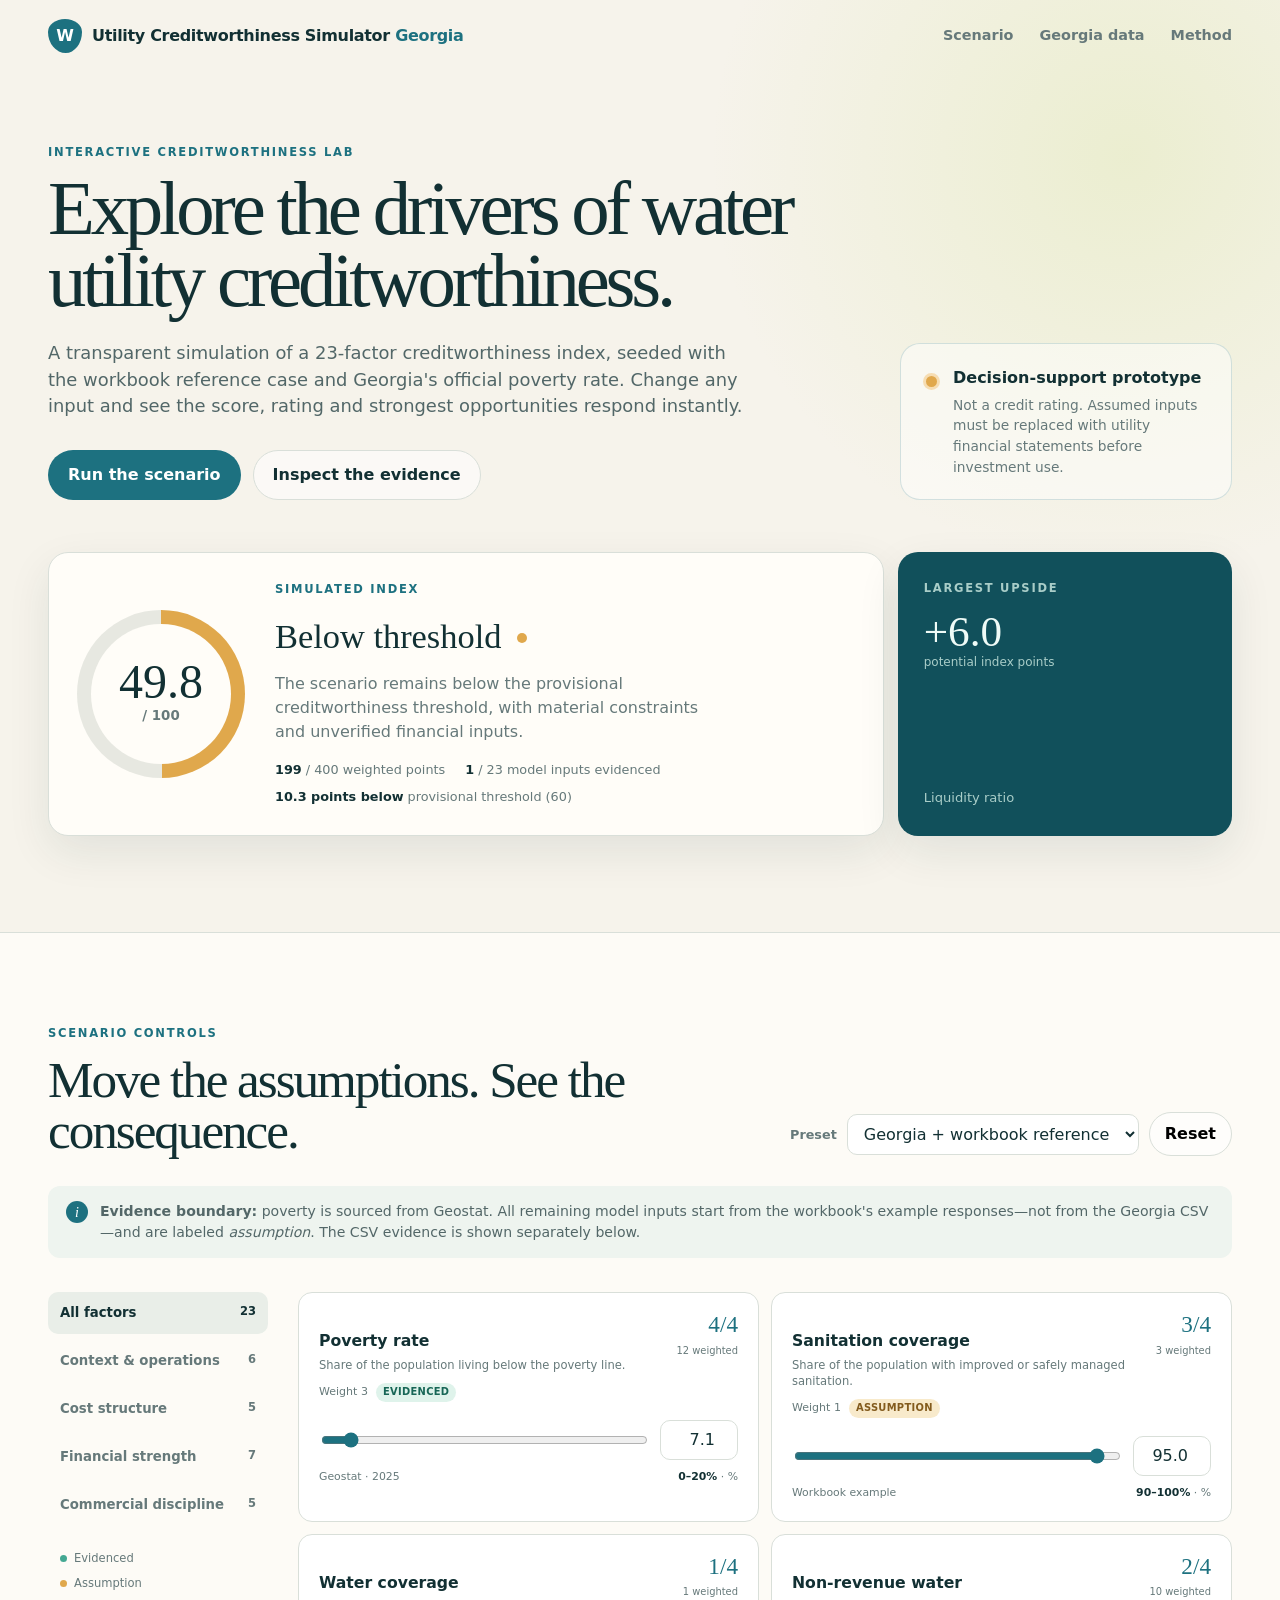
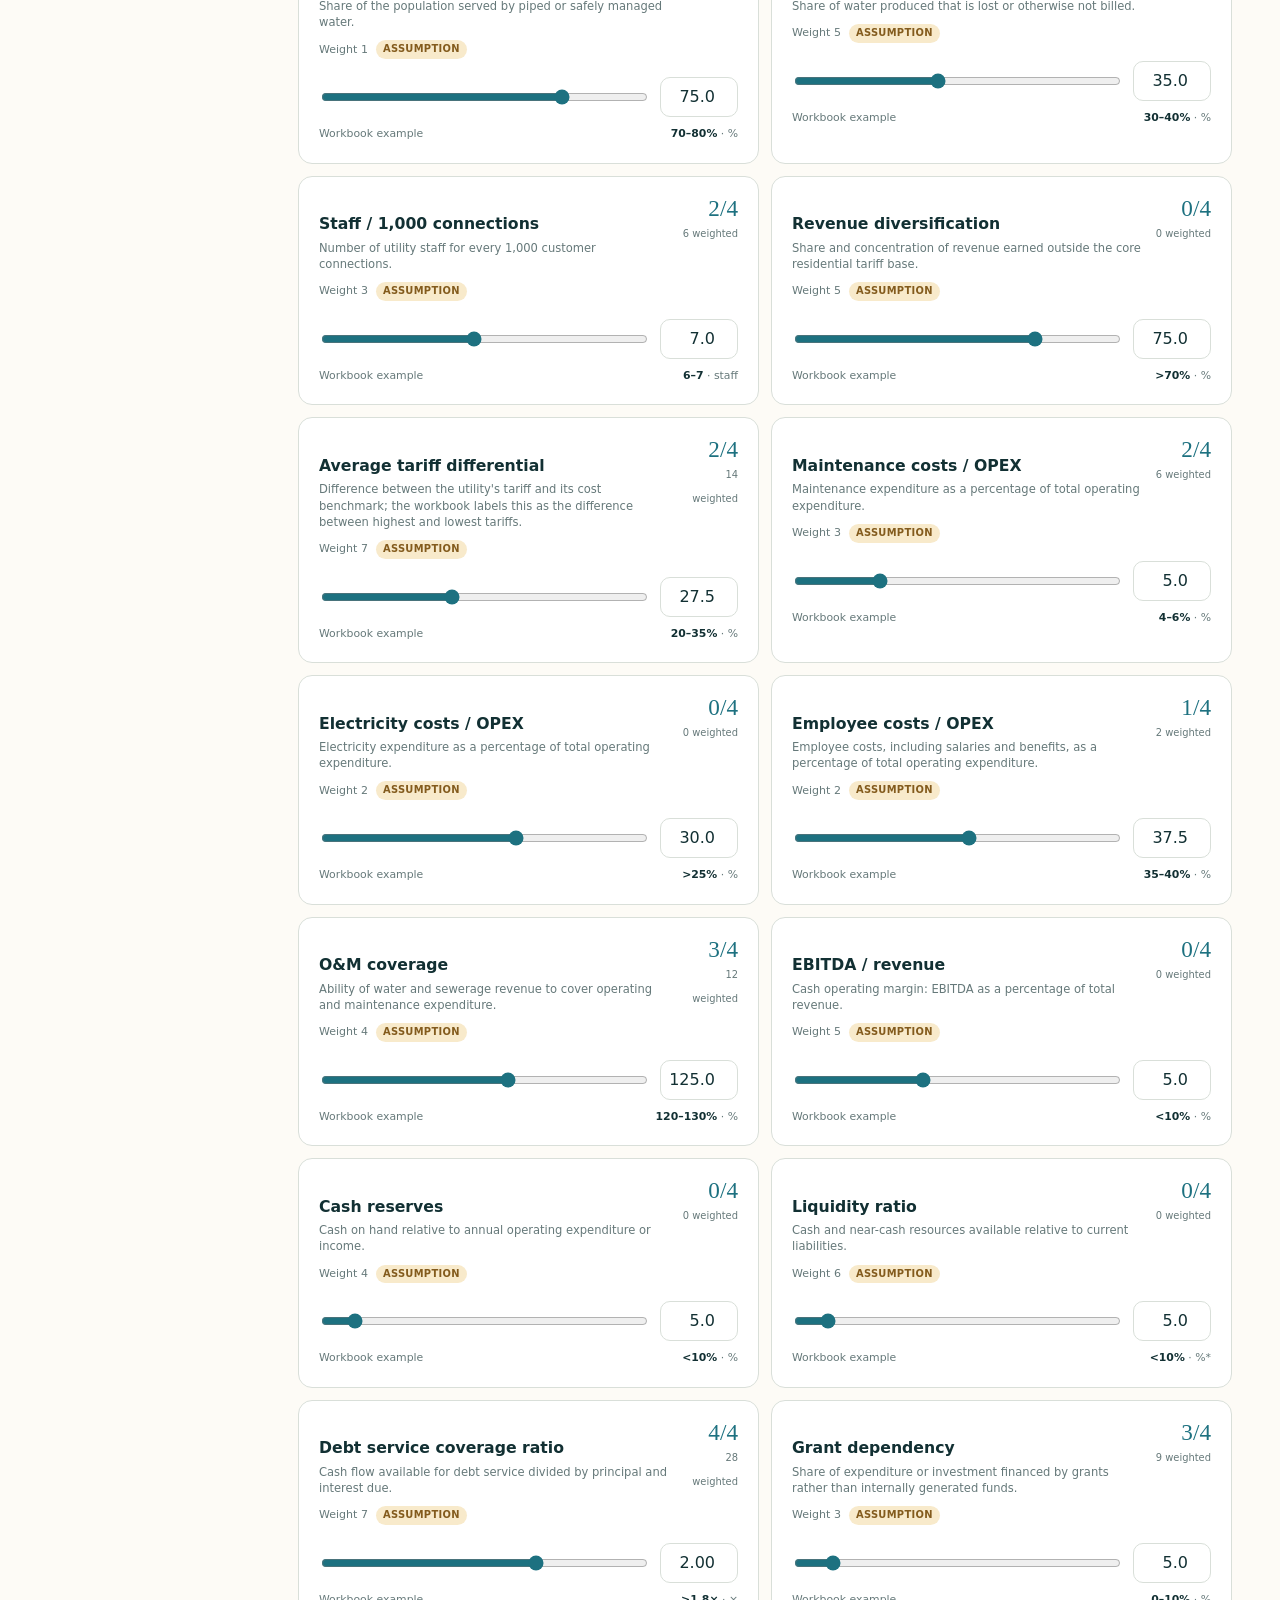
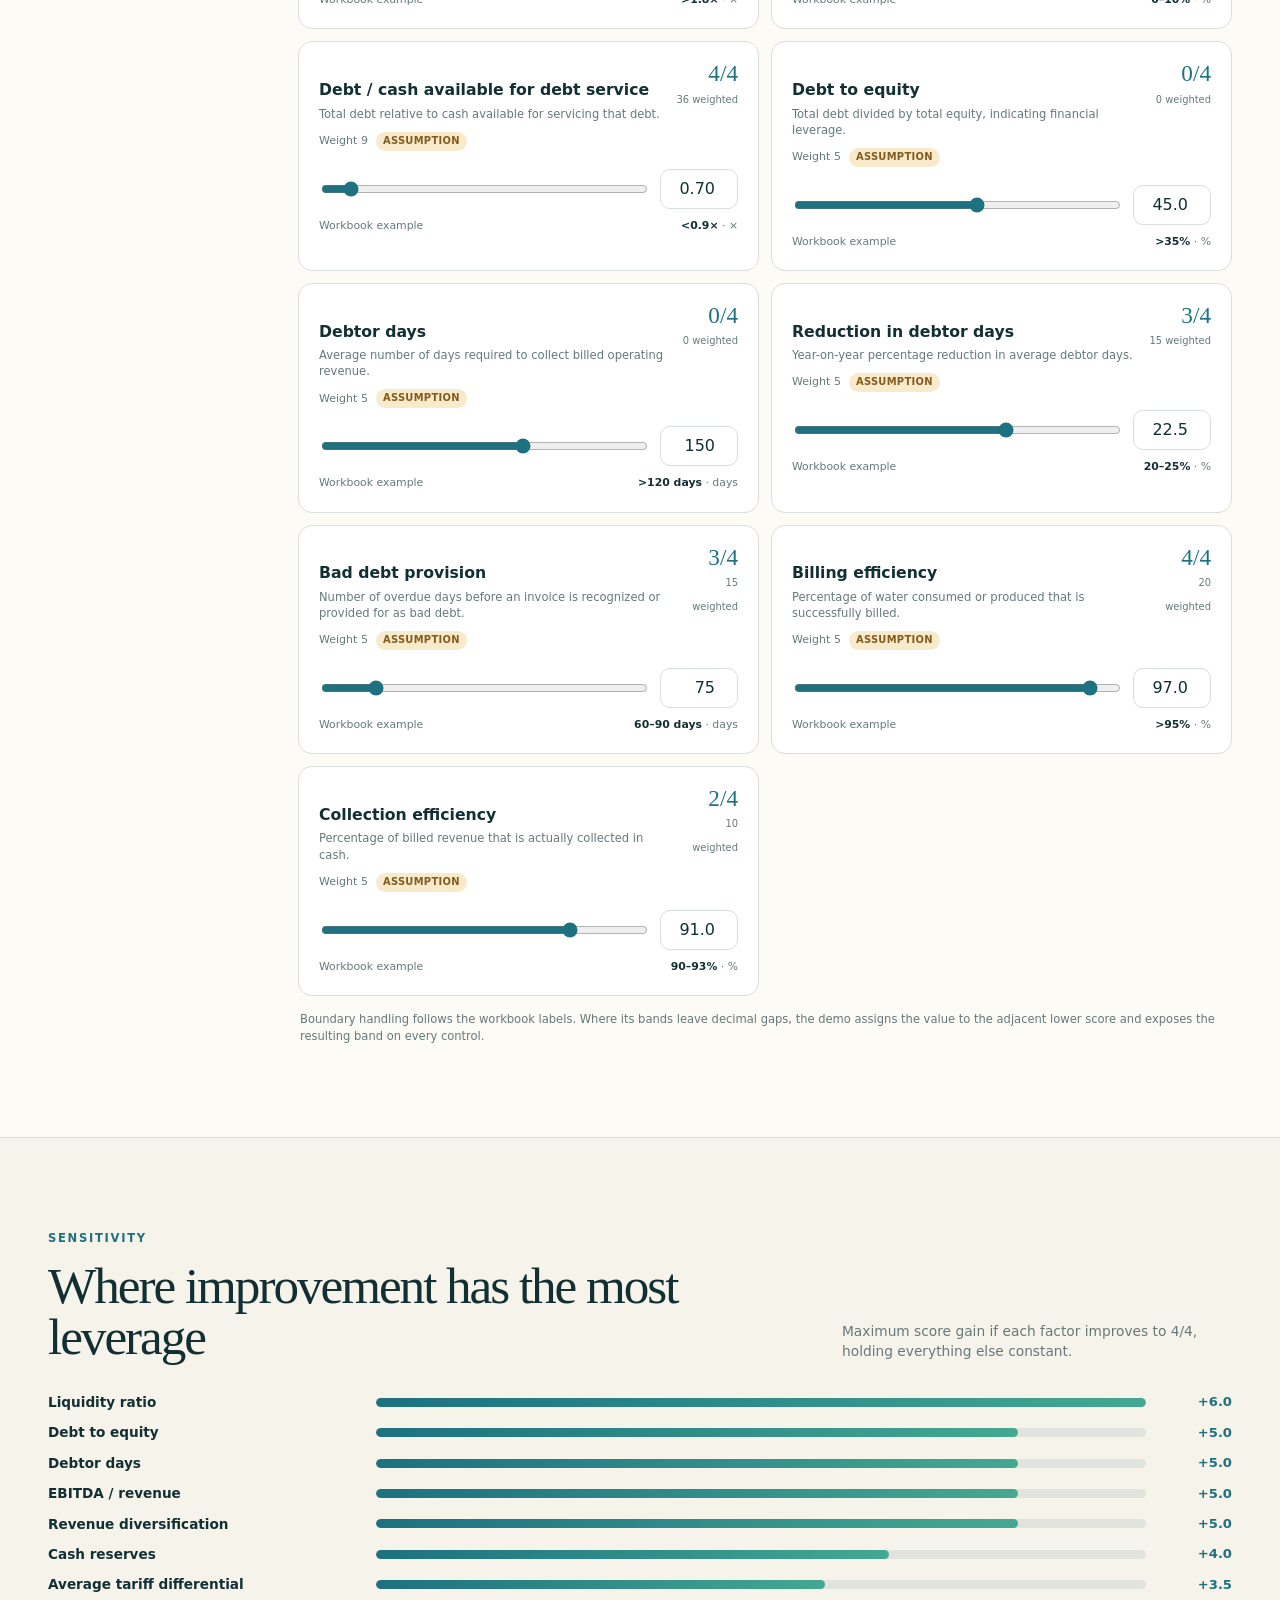
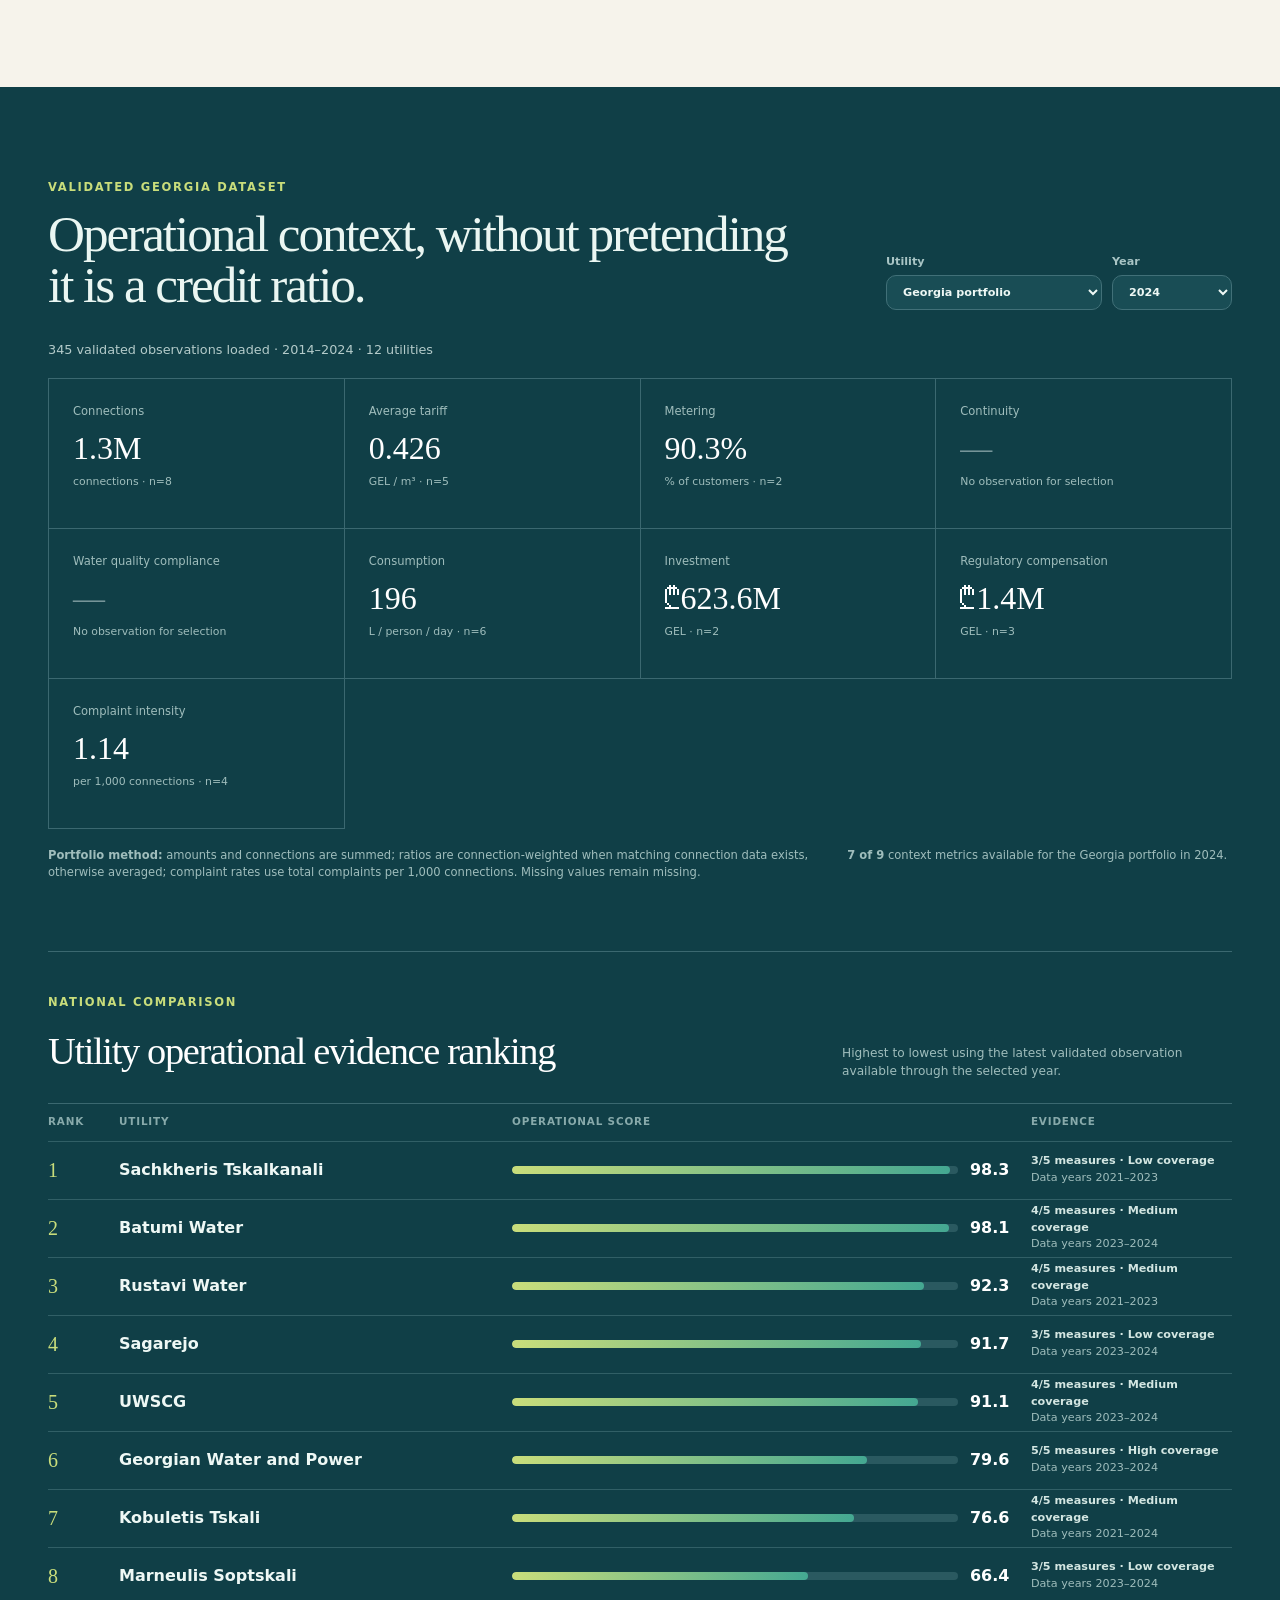
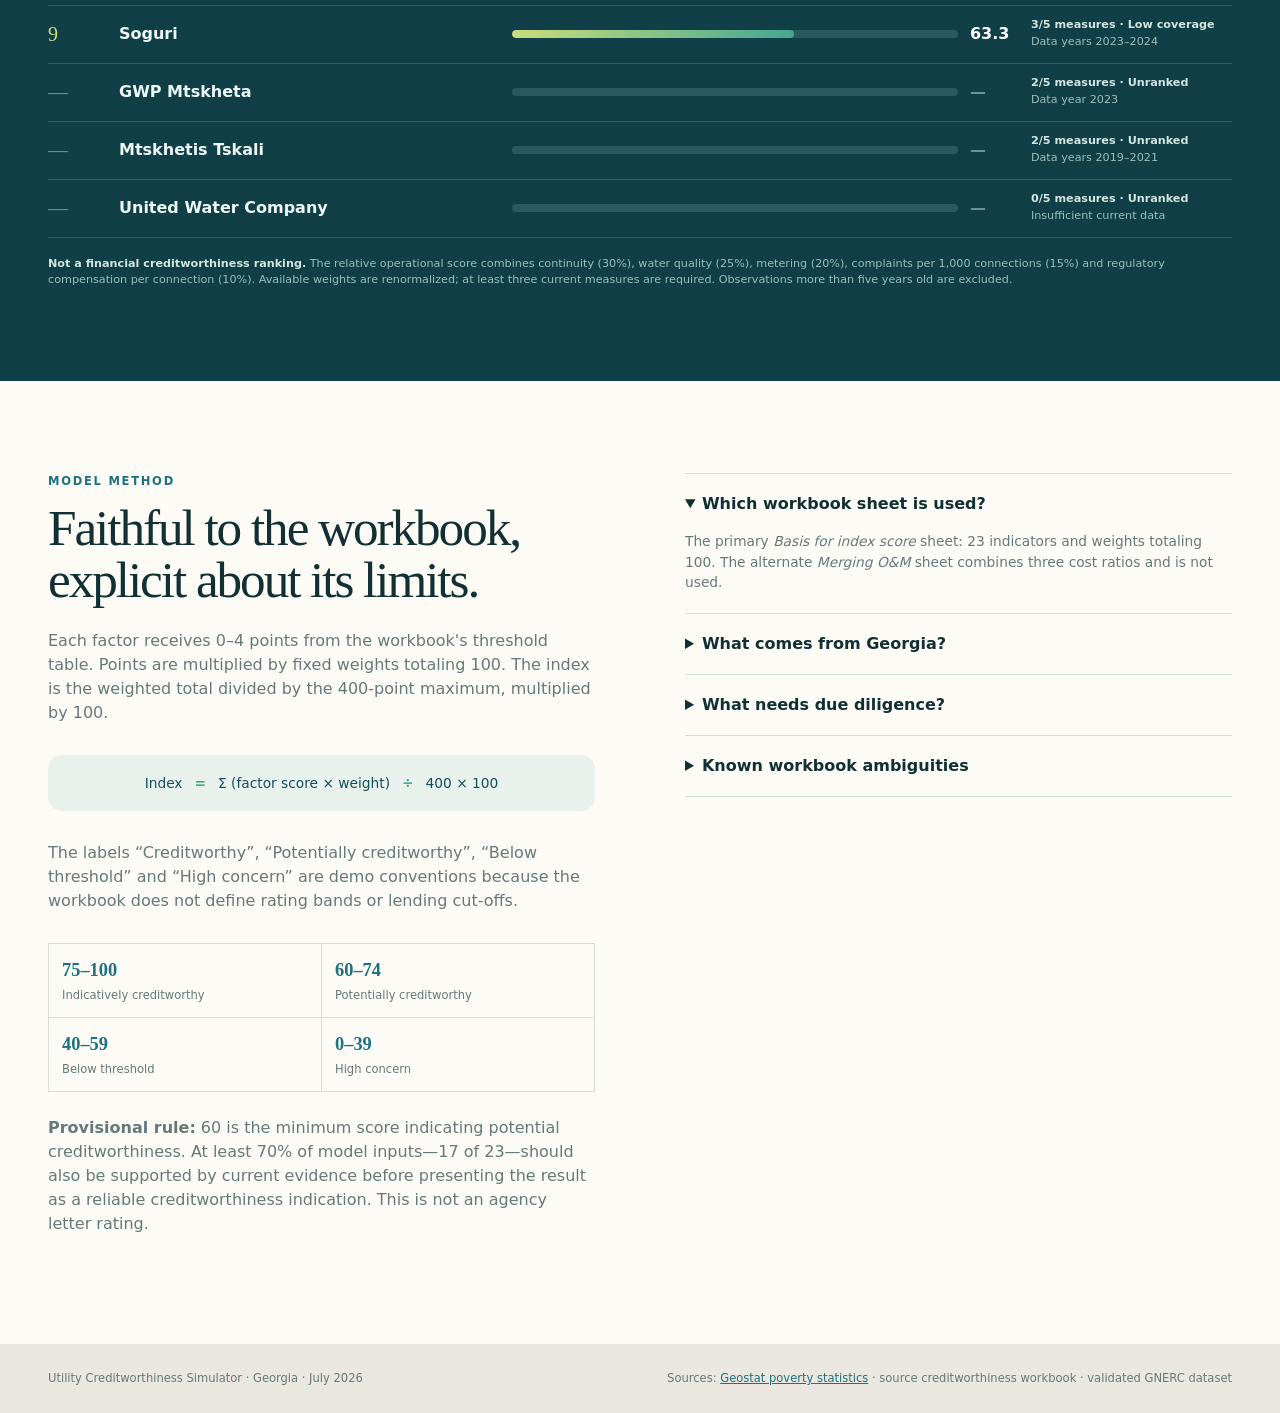
==== index.html @ 92b44fe2 "Build Georgia utility creditworthiness simulator" ====
<!doctype html>
<html lang="en">
<head>
  <meta charset="utf-8">
  <meta name="viewport" content="width=device-width, initial-scale=1">
  <meta name="description" content="Interactive Georgia utility creditworthiness scenario simulator based on a 23-factor workbook model.">
  <title>Utility Creditworthiness Simulator · Georgia</title>
  <link rel="stylesheet" href="styles.css">
</head>
<body>
  <header class="topbar">
    <a class="brand" href="#top" aria-label="Utility Creditworthiness Simulator home">
      <span class="brand-mark" aria-hidden="true">W</span>
      <span>Utility Creditworthiness Simulator <em>Georgia</em></span>
    </a>
    <nav aria-label="Page sections">
      <a href="#scenario">Scenario</a>
      <a href="#evidence">Georgia data</a>
      <a href="#method">Method</a>
    </nav>
  </header>

  <main id="top">
    <section class="hero">
      <div class="hero-copy">
        <p class="eyebrow">Interactive creditworthiness lab</p>
        <h1>Explore the drivers of water utility creditworthiness.</h1>
        <p class="lede">A transparent simulation of a 23-factor creditworthiness index, seeded with the workbook reference case and Georgia's official poverty rate. Change any input and see the score, rating and strongest opportunities respond instantly.</p>
        <div class="hero-actions">
          <a class="button primary" href="#scenario">Run the scenario</a>
          <a class="button ghost" href="#evidence">Inspect the evidence</a>
        </div>
      </div>
      <aside class="hero-note" aria-label="Model status">
        <span class="status-dot"></span>
        <div>
          <strong>Decision-support prototype</strong>
          <p>Not a credit rating. Assumed inputs must be replaced with utility financial statements before investment use.</p>
        </div>
      </aside>
    </section>

    <section class="score-shell" aria-labelledby="score-heading">
      <div class="score-card">
        <div class="score-ring" id="scoreRing" role="img" aria-label="Creditworthiness score">
          <div>
            <span id="scoreValue">49.8</span>
            <small>/ 100</small>
          </div>
        </div>
        <div class="score-copy">
          <p class="eyebrow">Simulated index</p>
          <h2 id="score-heading"><span id="ratingLabel">Watch</span> <span class="rating-dot" id="ratingDot"></span></h2>
          <p id="scoreNarrative">The scenario shows material credit constraints, with several high-weight financial inputs still unverified.</p>
          <div class="score-meta">
            <span><b id="weightedPoints">199</b> / 400 weighted points</span>
            <span><b id="verifiedCount">1</b> / 23 model inputs evidenced</span>
            <span><b id="thresholdStatus">10.3 points below</b> provisional threshold (60)</span>
          </div>
        </div>
      </div>
      <div class="delta-card accent">
        <p class="eyebrow">Largest upside</p>
        <strong id="upsideValue">+6.0</strong>
        <span>potential index points</span>
        <p id="upsideLabel">Liquidity ratio</p>
      </div>
    </section>

    <section class="scenario-section" id="scenario">
      <div class="section-heading">
        <div>
          <p class="eyebrow">Scenario controls</p>
          <h2>Move the assumptions. See the consequence.</h2>
        </div>
        <div class="scenario-actions">
          <label class="preset-label" for="presetSelect">Preset</label>
          <select id="presetSelect">
            <option value="georgia">Georgia + workbook reference</option>
            <option value="workbook">Original workbook reference</option>
            <option value="upside">Illustrative improvement case</option>
            <option value="stress">Illustrative stress case</option>
          </select>
          <button class="button compact ghost" id="resetButton" type="button">Reset</button>
        </div>
      </div>

      <div class="notice">
        <span aria-hidden="true">i</span>
        <p><strong>Evidence boundary:</strong> poverty is sourced from Geostat. All remaining model inputs start from the workbook's example responses—not from the Georgia CSV—and are labeled <em>assumption</em>. The CSV evidence is shown separately below.</p>
      </div>

      <div class="simulator-layout">
        <aside class="category-nav" aria-label="Indicator groups">
          <button class="category-tab active" data-filter="all" type="button"><span>All factors</span><b>23</b></button>
          <button class="category-tab" data-filter="context" type="button"><span>Context & operations</span><b>6</b></button>
          <button class="category-tab" data-filter="costs" type="button"><span>Cost structure</span><b>5</b></button>
          <button class="category-tab" data-filter="financial" type="button"><span>Financial strength</span><b>7</b></button>
          <button class="category-tab" data-filter="commercial" type="button"><span>Commercial discipline</span><b>5</b></button>
          <div class="legend">
            <span><i class="source-dot evidenced"></i>Evidenced</span>
            <span><i class="source-dot assumed"></i>Assumption</span>
          </div>
        </aside>

        <div>
          <div class="factor-grid" id="factorGrid"></div>
          <p class="range-note">Boundary handling follows the workbook labels. Where its bands leave decimal gaps, the demo assigns the value to the adjacent lower score and exposes the resulting band on every control.</p>
        </div>
      </div>
    </section>

    <section class="impact-section">
      <div class="section-heading compact-heading">
        <div>
          <p class="eyebrow">Sensitivity</p>
          <h2>Where improvement has the most leverage</h2>
        </div>
        <p>Maximum score gain if each factor improves to 4/4, holding everything else constant.</p>
      </div>
      <div class="impact-list" id="impactList"></div>
    </section>

    <section class="evidence-section" id="evidence">
      <div class="section-heading">
        <div>
          <p class="eyebrow">Validated Georgia dataset</p>
          <h2>Operational context, without pretending it is a credit ratio.</h2>
        </div>
        <div class="evidence-controls">
          <label>Utility
            <select id="utilitySelect"><option value="ALL">Georgia portfolio</option></select>
          </label>
          <label>Year
            <select id="yearSelect"></select>
          </label>
        </div>
      </div>

      <div class="data-status" id="dataStatus" role="status">Loading georgia_validated_data.csv…</div>
      <div class="metric-grid" id="metricGrid"></div>
      <div class="evidence-foot">
        <p><strong>Portfolio method:</strong> amounts and connections are summed; ratios are connection-weighted when matching connection data exists, otherwise averaged; complaint rates use total complaints per 1,000 connections. Missing values remain missing.</p>
        <p id="evidenceCoverage"></p>
      </div>

      <div class="ranking-block" aria-labelledby="rankingHeading">
        <div class="ranking-heading">
          <div>
            <p class="eyebrow">National comparison</p>
            <h3 id="rankingHeading">Utility operational evidence ranking</h3>
          </div>
          <p>Highest to lowest using the latest validated observation available through the selected year.</p>
        </div>
        <div class="ranking-table" role="table" aria-label="Georgia utility operational ranking">
          <div class="ranking-row ranking-header" role="row">
            <span role="columnheader">Rank</span>
            <span role="columnheader">Utility</span>
            <span role="columnheader">Operational score</span>
            <span role="columnheader">Evidence</span>
          </div>
          <div id="rankingBody"></div>
        </div>
        <p class="ranking-note"><strong>Not a financial creditworthiness ranking.</strong> The relative operational score combines continuity (30%), water quality (25%), metering (20%), complaints per 1,000 connections (15%) and regulatory compensation per connection (10%). Available weights are renormalized; at least three current measures are required. Observations more than five years old are excluded.</p>
      </div>
    </section>

    <section class="method-section" id="method">
      <div class="method-copy">
        <p class="eyebrow">Model method</p>
        <h2>Faithful to the workbook, explicit about its limits.</h2>
        <p>Each factor receives 0–4 points from the workbook's threshold table. Points are multiplied by fixed weights totaling 100. The index is the weighted total divided by the 400-point maximum, multiplied by 100.</p>
        <div class="formula"><span>Index</span><b>=</b><span>Σ (factor score × weight)</span><b>÷</b><span>400 × 100</span></div>
        <p>The labels “Creditworthy”, “Potentially creditworthy”, “Below threshold” and “High concern” are demo conventions because the workbook does not define rating bands or lending cut-offs.</p>
        <div class="threshold-scale" aria-label="Provisional score interpretation">
          <div><b>75–100</b><span>Indicatively creditworthy</span></div>
          <div><b>60–74</b><span>Potentially creditworthy</span></div>
          <div><b>40–59</b><span>Below threshold</span></div>
          <div><b>0–39</b><span>High concern</span></div>
        </div>
        <p><strong>Provisional rule:</strong> 60 is the minimum score indicating potential creditworthiness. At least 70% of model inputs—17 of 23—should also be supported by current evidence before presenting the result as a reliable creditworthiness indication. This is not an agency letter rating.</p>
      </div>
      <div class="method-details">
        <details open>
          <summary>Which workbook sheet is used?</summary>
          <p>The primary <em>Basis for index score</em> sheet: 23 indicators and weights totaling 100. The alternate <em>Merging O&amp;M</em> sheet combines three cost ratios and is not used.</p>
        </details>
        <details>
          <summary>What comes from Georgia?</summary>
          <p>The model uses Geostat's 2025 absolute poverty rate of 7.1%. The evidence explorer reads all 345 validated CSV observations across 2014–2024.</p>
        </details>
        <details>
          <summary>What needs due diligence?</summary>
          <p>Twenty-two model inputs need Georgia utility evidence: audited accounts, billing and collection ledgers, debt schedules, staffing, production volumes, service coverage, and tariff-to-cost data.</p>
        </details>
        <details>
          <summary>Known workbook ambiguities</summary>
          <p>The live factor formula produces 49.0 for the workbook example, while a separate static cell reports 48.5. Several bands also meet at the same boundary, the staff table omits 5 staff/1,000 connections, and liquidity is scored with EBITDA-style percentage bands despite being defined as a ratio. The demo uses the reproducible 49.0 result and documents deterministic boundary rules in the source code.</p>
        </details>
      </div>
    </section>
  </main>

  <footer>
    <p>Utility Creditworthiness Simulator · Georgia · July 2026</p>
    <p>Sources: <a href="https://www.geostat.ge/en/modules/categories/192/living-conditions" target="_blank" rel="noreferrer">Geostat poverty statistics</a> · source creditworthiness workbook · validated GNERC dataset</p>
  </footer>

  <script src="app.js"></script>
</body>
</html>
---- styles.css ----
:root {
  --ink: #123033;
  --muted: #66797a;
  --paper: #f6f3eb;
  --card: #fffdf8;
  --line: #d9dfd9;
  --blue: #1d7180;
  --blue-dark: #11505b;
  --teal: #44a892;
  --lime: #c9dd7b;
  --amber: #e0a84c;
  --red: #bc624e;
  --shadow: 0 16px 44px rgba(22, 54, 56, 0.09);
  --radius: 20px;
}

* { box-sizing: border-box; }
html { scroll-behavior: smooth; }
body {
  margin: 0;
  color: var(--ink);
  background:
    radial-gradient(circle at 88% 2%, rgba(201, 221, 123, 0.24), transparent 26rem),
    var(--paper);
  font-family: Inter, ui-sans-serif, system-ui, -apple-system, BlinkMacSystemFont, "Segoe UI", sans-serif;
  line-height: 1.5;
}
button, select, input { font: inherit; }
a { color: inherit; }

.topbar {
  height: 72px;
  max-width: 1240px;
  margin: auto;
  padding: 0 28px;
  display: flex;
  align-items: center;
  justify-content: space-between;
}
.brand { display: flex; align-items: center; gap: 10px; text-decoration: none; font-weight: 800; letter-spacing: -0.02em; }
.brand em { color: var(--blue); font-style: normal; font-weight: 600; }
.brand-mark { width: 34px; height: 34px; display: grid; place-items: center; color: white; background: var(--blue); border-radius: 50% 50% 48% 52% / 38% 38% 62% 62%; }
nav { display: flex; gap: 26px; }
nav a { color: var(--muted); text-decoration: none; font-size: 0.9rem; font-weight: 650; }
nav a:hover { color: var(--blue); }

main { overflow: hidden; }
.hero {
  max-width: 1184px;
  min-height: 470px;
  margin: 0 auto;
  padding: 72px 0 52px;
  display: grid;
  grid-template-columns: minmax(0, 780px) minmax(260px, 1fr);
  align-items: end;
  gap: 72px;
}
.eyebrow { margin: 0 0 12px; color: var(--blue); font-size: 0.72rem; font-weight: 850; letter-spacing: 0.15em; text-transform: uppercase; }
h1, h2, p { margin-top: 0; }
h1 { max-width: 780px; margin-bottom: 22px; font-family: Georgia, "Times New Roman", serif; font-size: clamp(3.2rem, 6vw, 5.75rem); font-weight: 400; letter-spacing: -0.055em; line-height: 0.94; }
.lede { max-width: 700px; color: #526768; font-size: 1.12rem; }
.hero-actions { display: flex; gap: 12px; margin-top: 30px; }
.button { border: 1px solid transparent; border-radius: 999px; padding: 12px 19px; cursor: pointer; text-decoration: none; font-weight: 750; transition: transform 160ms ease, background 160ms ease; }
.button:hover { transform: translateY(-1px); }
.button.primary { color: white; background: var(--blue); }
.button.primary:hover { background: var(--blue-dark); }
.button.ghost { border-color: var(--line); background: rgba(255,255,255,0.55); }
.button.compact { padding: 9px 15px; }
.hero-note { display: flex; gap: 13px; padding: 22px; border: 1px solid rgba(29,113,128,0.18); background: rgba(255,255,255,0.48); border-radius: var(--radius); }
.hero-note p { margin: 5px 0 0; color: var(--muted); font-size: 0.86rem; }
.status-dot { flex: 0 0 auto; width: 11px; height: 11px; margin-top: 7px; background: var(--amber); border: 3px solid #f6ddb2; border-radius: 50%; box-sizing: content-box; }

.score-shell {
  max-width: 1184px;
  margin: 0 auto 96px;
  display: grid;
  grid-template-columns: 2fr 0.8fr;
  gap: 14px;
}
.score-card, .delta-card { min-height: 238px; background: var(--card); border: 1px solid var(--line); border-radius: var(--radius); box-shadow: var(--shadow); }
.score-card { padding: 28px; display: flex; align-items: center; gap: 30px; }
.score-ring { --score: 49.75; --ring-color: var(--amber); width: 168px; height: 168px; flex: 0 0 auto; display: grid; place-items: center; border-radius: 50%; background: conic-gradient(var(--ring-color) calc(var(--score) * 1%), #e7e8e1 0); position: relative; }
.score-ring::before { content: ""; position: absolute; inset: 14px; background: var(--card); border-radius: 50%; }
.score-ring div { position: relative; text-align: center; }
.score-ring span { display: block; font-family: Georgia, serif; font-size: 3rem; line-height: 0.9; }
.score-ring small { color: var(--muted); font-weight: 700; }
.score-copy h2 { margin-bottom: 10px; font-family: Georgia, serif; font-size: 2.15rem; font-weight: 400; }
.score-copy > p:not(.eyebrow) { max-width: 430px; color: var(--muted); }
.rating-dot { display: inline-block; width: 10px; height: 10px; margin: 0 0 5px 7px; background: var(--amber); border-radius: 50%; }
.score-meta { display: flex; flex-wrap: wrap; gap: 8px 20px; color: var(--muted); font-size: 0.8rem; }
.score-meta b { color: var(--ink); }
.delta-card { padding: 27px 25px; display: flex; flex-direction: column; }
.delta-card strong { font-family: Georgia, serif; font-size: 2.7rem; font-weight: 400; line-height: 1; }
.delta-card > span { color: var(--muted); font-size: 0.75rem; }
.delta-card > p:last-child { margin: auto 0 0; color: var(--muted); font-size: 0.82rem; }
.delta-card.accent { color: #effbf7; background: var(--blue-dark); border-color: transparent; }
.delta-card.accent .eyebrow, .delta-card.accent > span, .delta-card.accent > p:last-child { color: #a9cdc8; }

.scenario-section, .impact-section, .evidence-section, .method-section { padding: 92px max(28px, calc((100vw - 1184px) / 2)); }
.scenario-section { background: #fdfbf6; border-top: 1px solid var(--line); border-bottom: 1px solid var(--line); }
.section-heading { margin-bottom: 30px; display: flex; align-items: end; justify-content: space-between; gap: 28px; }
.section-heading h2, .method-copy h2 { margin-bottom: 0; max-width: 720px; font-family: Georgia, serif; font-size: clamp(2.3rem, 4vw, 3.5rem); font-weight: 400; letter-spacing: -0.04em; line-height: 1; }
.scenario-actions, .evidence-controls { display: flex; align-items: center; gap: 10px; }
.preset-label { color: var(--muted); font-size: 0.8rem; font-weight: 700; }
select, input[type="number"] { color: var(--ink); border: 1px solid var(--line); background: white; border-radius: 10px; padding: 9px 12px; }
select:focus, input:focus, button:focus-visible, a:focus-visible { outline: 3px solid rgba(68,168,146,0.3); outline-offset: 2px; }
.notice { margin-bottom: 34px; padding: 15px 18px; display: flex; gap: 12px; color: #536768; background: #eef4ef; border-radius: 12px; font-size: 0.88rem; }
.notice span { width: 22px; height: 22px; flex: 0 0 auto; display: grid; place-items: center; color: white; background: var(--blue); border-radius: 50%; font-family: Georgia, serif; font-style: italic; }
.notice p { margin: 0; }
.simulator-layout { display: grid; grid-template-columns: 220px minmax(0, 1fr); gap: 30px; align-items: start; }
.category-nav { position: sticky; top: 20px; display: grid; gap: 6px; }
.category-tab { width: 100%; padding: 11px 12px; display: flex; justify-content: space-between; color: var(--muted); border: 0; background: transparent; border-radius: 10px; cursor: pointer; text-align: left; font-size: 0.83rem; font-weight: 700; }
.category-tab b { font-size: 0.72rem; }
.category-tab:hover, .category-tab.active { color: var(--ink); background: #e9eee8; }
.legend { margin: 18px 12px 0; display: grid; gap: 8px; color: var(--muted); font-size: 0.72rem; }
.source-dot { width: 7px; height: 7px; margin-right: 7px; display: inline-block; border-radius: 50%; }
.source-dot.evidenced { background: var(--teal); }
.source-dot.assumed { background: var(--amber); }
.factor-grid { display: grid; grid-template-columns: repeat(2, minmax(0, 1fr)); gap: 12px; }
.factor-card { padding: 20px; background: white; border: 1px solid var(--line); border-radius: 14px; transition: border-color 160ms ease, box-shadow 160ms ease; }
.factor-card:hover { border-color: #b8c9c5; box-shadow: 0 8px 22px rgba(18,48,51,0.06); }
.factor-card.hidden { display: none; }
.factor-head { display: flex; justify-content: space-between; gap: 14px; }
.factor-title { margin-bottom: 4px; font-size: 0.98rem; }
.factor-definition { max-width: 440px; margin: 0 0 10px; color: var(--muted); font-size: 0.72rem; line-height: 1.4; }
.factor-sub { display: flex; gap: 8px; align-items: center; color: var(--muted); font-size: 0.69rem; }
.tag { padding: 2px 7px; border-radius: 999px; font-size: 0.62rem; font-weight: 800; letter-spacing: 0.03em; text-transform: uppercase; }
.tag.evidenced { color: #176656; background: #dff3eb; }
.tag.assumed { color: #835b1d; background: #f8eacb; }
.factor-points { min-width: 56px; text-align: right; }
.factor-points b { display: block; color: var(--blue); font-family: Georgia, serif; font-size: 1.45rem; font-weight: 400; line-height: 1; }
.factor-points span { color: var(--muted); font-size: 0.62rem; }
.control-row { margin-top: 18px; display: grid; grid-template-columns: minmax(0, 1fr) 78px; gap: 14px; align-items: center; }
input[type="range"] { width: 100%; accent-color: var(--blue); }
input[type="number"] { width: 78px; padding: 7px; text-align: right; font-variant-numeric: tabular-nums; }
.factor-footer { margin-top: 9px; display: flex; justify-content: space-between; gap: 10px; color: var(--muted); font-size: 0.68rem; }
.factor-footer .bucket { color: var(--ink); font-weight: 700; }
.range-note { margin: 15px 2px 0; color: var(--muted); font-size: 0.72rem; }

.impact-section { background: var(--paper); }
.compact-heading > p { max-width: 390px; margin-bottom: 0; color: var(--muted); font-size: 0.86rem; }
.impact-list { display: grid; gap: 10px; }
.impact-row { display: grid; grid-template-columns: minmax(210px, 1.2fr) 3fr 66px; align-items: center; gap: 20px; }
.impact-label { font-size: 0.85rem; font-weight: 700; }
.impact-bar { height: 9px; overflow: hidden; background: #e1e4dd; border-radius: 99px; }
.impact-bar span { height: 100%; display: block; background: linear-gradient(90deg, var(--blue), var(--teal)); border-radius: inherit; }
.impact-value { text-align: right; color: var(--blue); font-size: 0.82rem; font-weight: 800; }

.evidence-section { color: #eaf6f2; background: #103f47; }
.evidence-section .eyebrow { color: var(--lime); }
.evidence-section .section-heading h2 { max-width: 760px; }
.evidence-controls label { display: grid; gap: 5px; color: #a9c5c5; font-size: 0.7rem; font-weight: 750; }
.evidence-controls select { min-width: 120px; color: #eef8f5; border-color: #417078; background: #194d55; }
.data-status { margin-bottom: 18px; color: #b4cbca; font-size: 0.8rem; }
.data-status.error { color: #ffd59a; }
.metric-grid { display: grid; grid-template-columns: repeat(4, 1fr); border-top: 1px solid #3b6870; border-left: 1px solid #3b6870; }
.metric-card { min-height: 150px; padding: 24px; border-right: 1px solid #3b6870; border-bottom: 1px solid #3b6870; }
.metric-card span { display: block; color: #9fbdbc; font-size: 0.72rem; }
.metric-card strong { display: block; margin: 12px 0 4px; color: white; font-family: Georgia, serif; font-size: 2rem; font-weight: 400; line-height: 1; }
.metric-card small { color: #9fbdbc; font-size: 0.68rem; }
.metric-card.missing strong { color: #769599; }
.evidence-foot { margin-top: 18px; display: grid; grid-template-columns: 2fr 1fr; gap: 30px; color: #9fbdbc; font-size: 0.72rem; }
.ranking-block { margin-top: 58px; padding-top: 42px; border-top: 1px solid #3b6870; }
.ranking-heading { margin-bottom: 22px; display: flex; align-items: end; justify-content: space-between; gap: 24px; }
.ranking-heading h3 { margin: 0; color: white; font-family: Georgia, serif; font-size: clamp(1.8rem, 3vw, 2.65rem); font-weight: 400; letter-spacing: -0.035em; }
.ranking-heading > p { max-width: 390px; margin: 0; color: #9fbdbc; font-size: 0.76rem; }
.ranking-table { border-top: 1px solid #3b6870; }
.ranking-row { min-height: 58px; display: grid; grid-template-columns: 55px minmax(190px, 1.5fr) minmax(210px, 2fr) minmax(140px, 0.8fr); align-items: center; gap: 16px; border-bottom: 1px solid #315f66; }
.ranking-header { min-height: 38px; color: #88aaab; font-size: 0.65rem; font-weight: 800; letter-spacing: 0.08em; text-transform: uppercase; }
.ranking-rank { color: var(--lime); font-family: Georgia, serif; font-size: 1.25rem; }
.ranking-name button { padding: 0; color: #eef8f5; border: 0; background: transparent; cursor: pointer; text-align: left; font-weight: 750; }
.ranking-name button:hover { color: var(--lime); }
.ranking-score { display: grid; grid-template-columns: minmax(90px, 1fr) 45px; align-items: center; gap: 12px; }
.ranking-bar { height: 8px; overflow: hidden; background: #2a5960; border-radius: 99px; }
.ranking-bar span { height: 100%; display: block; background: linear-gradient(90deg, var(--lime), var(--teal)); border-radius: inherit; }
.ranking-score b { color: white; font-variant-numeric: tabular-nums; }
.ranking-evidence { color: #9fbdbc; font-size: 0.7rem; }
.ranking-evidence b { display: block; color: #d3e6e2; }
.ranking-row.unranked .ranking-rank, .ranking-row.unranked .ranking-score b { color: #6f9295; }
.ranking-row.unranked .ranking-bar span { width: 0 !important; }
.ranking-note { margin: 18px 0 0; color: #9fbdbc; font-size: 0.7rem; }
.ranking-note strong { color: #d3e6e2; }

.method-section { display: grid; grid-template-columns: 1fr 1fr; gap: 90px; background: #fdfbf6; }
.method-copy > p:not(.eyebrow) { margin-top: 24px; color: var(--muted); }
.threshold-scale { margin-top: 30px; display: grid; grid-template-columns: repeat(2, minmax(0, 1fr)); border-top: 1px solid var(--line); border-left: 1px solid var(--line); }
.threshold-scale div { padding: 13px; display: grid; gap: 2px; border-right: 1px solid var(--line); border-bottom: 1px solid var(--line); }
.threshold-scale b { color: var(--blue); font-family: Georgia, serif; font-size: 1.15rem; }
.threshold-scale span { color: var(--muted); font-size: 0.72rem; }
.formula { margin: 30px 0; padding: 18px; display: flex; flex-wrap: wrap; align-items: center; justify-content: center; gap: 12px; color: var(--blue-dark); background: #e9f1ed; border-radius: 14px; font-size: 0.86rem; }
.formula b { color: var(--teal); }
.method-details details { border-top: 1px solid var(--line); }
.method-details details:last-child { border-bottom: 1px solid var(--line); }
.method-details summary { padding: 18px 0; cursor: pointer; font-weight: 750; }
.method-details details p { margin: -3px 0 20px; color: var(--muted); font-size: 0.86rem; }
footer { padding: 26px max(28px, calc((100vw - 1184px) / 2)); display: flex; justify-content: space-between; gap: 20px; color: var(--muted); background: #e9e7df; font-size: 0.72rem; }
footer p { margin: 0; }
footer a { color: var(--blue); }

@media (max-width: 1000px) {
  .hero, .score-shell { margin-left: 28px; margin-right: 28px; }
  .hero { grid-template-columns: 1fr; gap: 30px; padding-top: 50px; }
  .hero-note { max-width: 560px; }
  .score-shell { grid-template-columns: 1fr; }
  .score-card { grid-column: auto; }
  .delta-card { min-height: 190px; }
  .metric-grid { grid-template-columns: repeat(2, 1fr); }
  .method-section { gap: 45px; }
}

@media (max-width: 760px) {
  nav { display: none; }
  .topbar { padding: 0 18px; }
  .hero { margin: 0 18px; padding-top: 38px; }
  h1 { font-size: 3.35rem; }
  .score-shell { margin: 0 18px 64px; grid-template-columns: 1fr; }
  .score-card { align-items: flex-start; flex-direction: column; }
  .delta-card { min-height: 190px; }
  .scenario-section, .impact-section, .evidence-section, .method-section { padding: 64px 18px; }
  .section-heading { align-items: flex-start; flex-direction: column; }
  .scenario-actions, .evidence-controls { width: 100%; flex-wrap: wrap; }
  .scenario-actions select { flex: 1; }
  .simulator-layout { grid-template-columns: 1fr; }
  .category-nav { position: static; grid-template-columns: repeat(2, 1fr); }
  .legend { display: none; }
  .factor-grid { grid-template-columns: 1fr; }
  .impact-row { grid-template-columns: minmax(130px, 1fr) 1.5fr 55px; gap: 10px; }
  .metric-grid { grid-template-columns: 1fr 1fr; }
  .evidence-foot, .method-section { grid-template-columns: 1fr; }
  .ranking-heading { align-items: flex-start; flex-direction: column; }
  .ranking-row { grid-template-columns: 38px minmax(130px, 1.3fr) minmax(115px, 1fr); gap: 10px; }
  .ranking-row > :last-child { display: none; }
  footer { flex-direction: column; }
}

@media (max-width: 440px) {
  .brand { font-size: 0.76rem; }
  .brand-mark { width: 30px; height: 30px; }
  h1 { font-size: 2.9rem; }
  .hero-actions { align-items: stretch; flex-direction: column; text-align: center; }
  .score-ring { width: 142px; height: 142px; }
  .category-nav { grid-template-columns: 1fr; }
  .metric-grid { grid-template-columns: 1fr; }
  .control-row { grid-template-columns: minmax(0, 1fr) 70px; }
  input[type="number"] { width: 70px; }
}

@media (prefers-reduced-motion: reduce) {
  html { scroll-behavior: auto; }
  *, *::before, *::after { transition: none !important; }
}
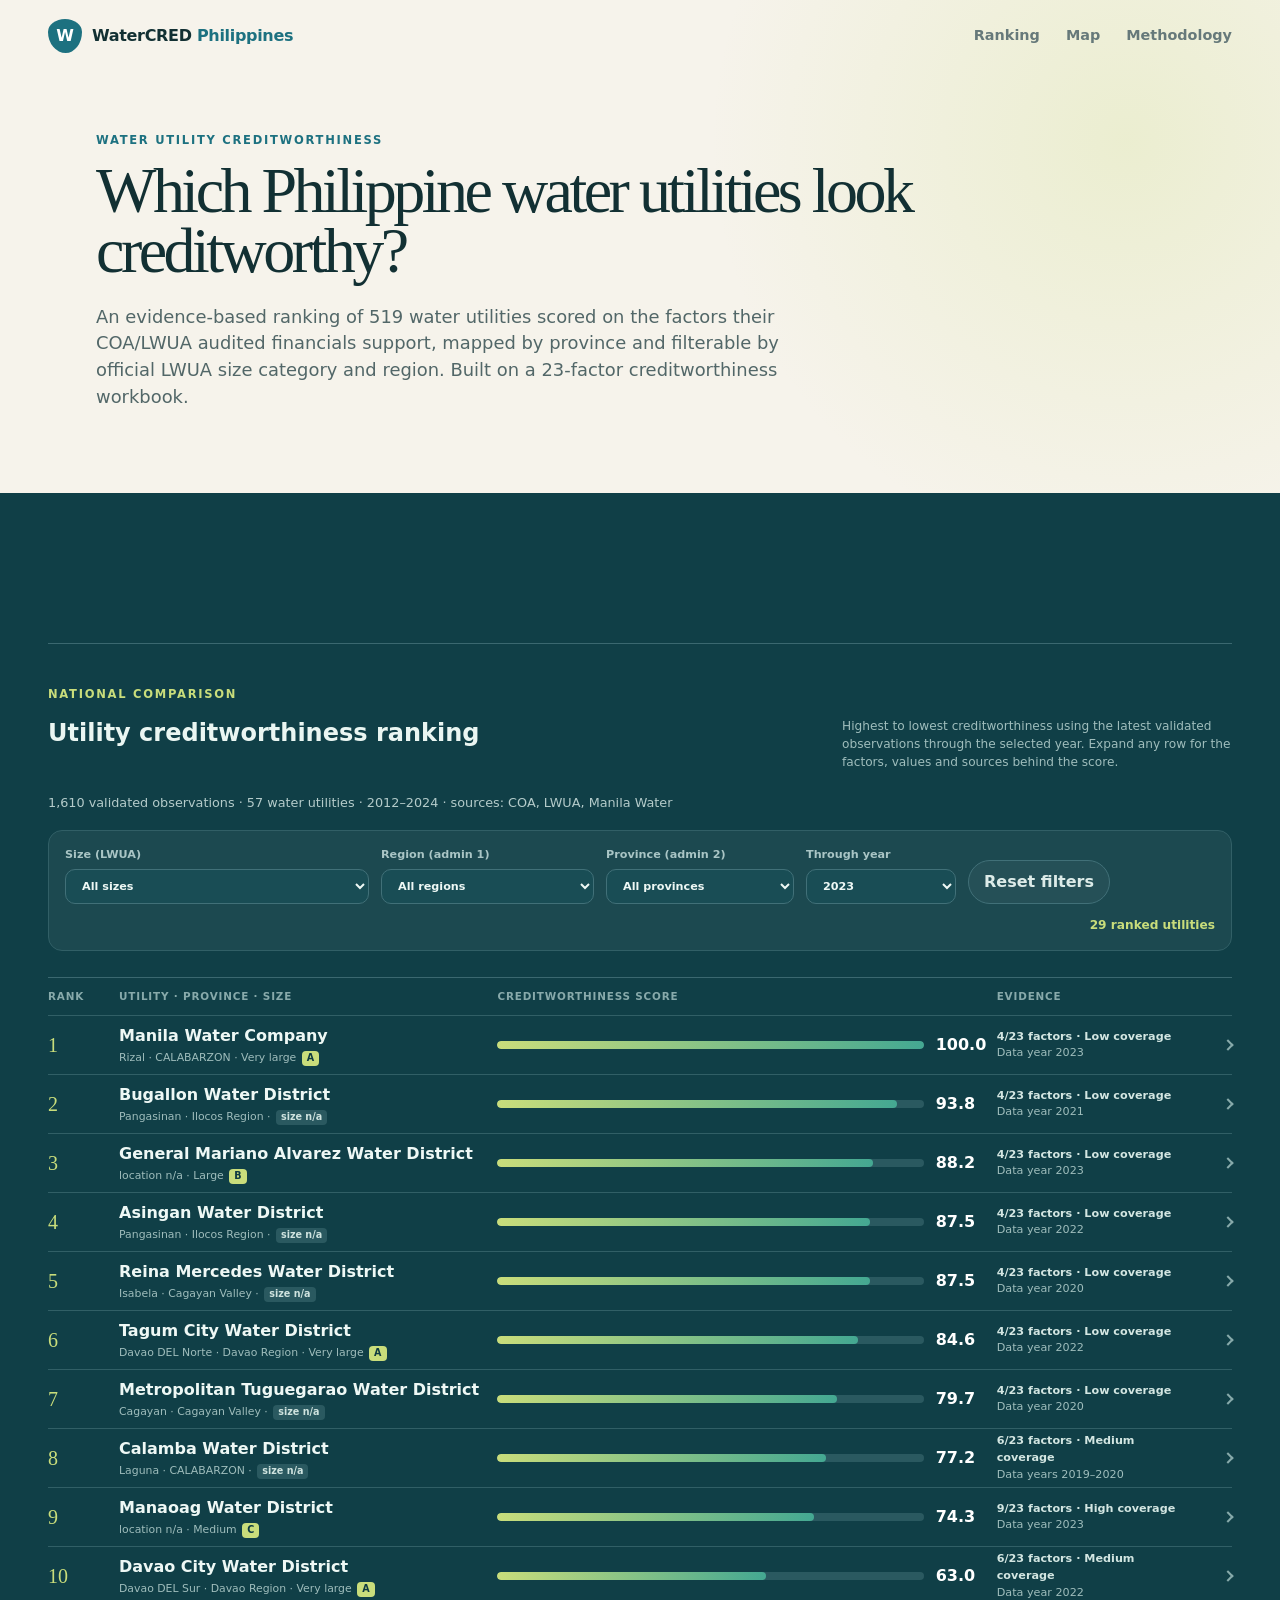
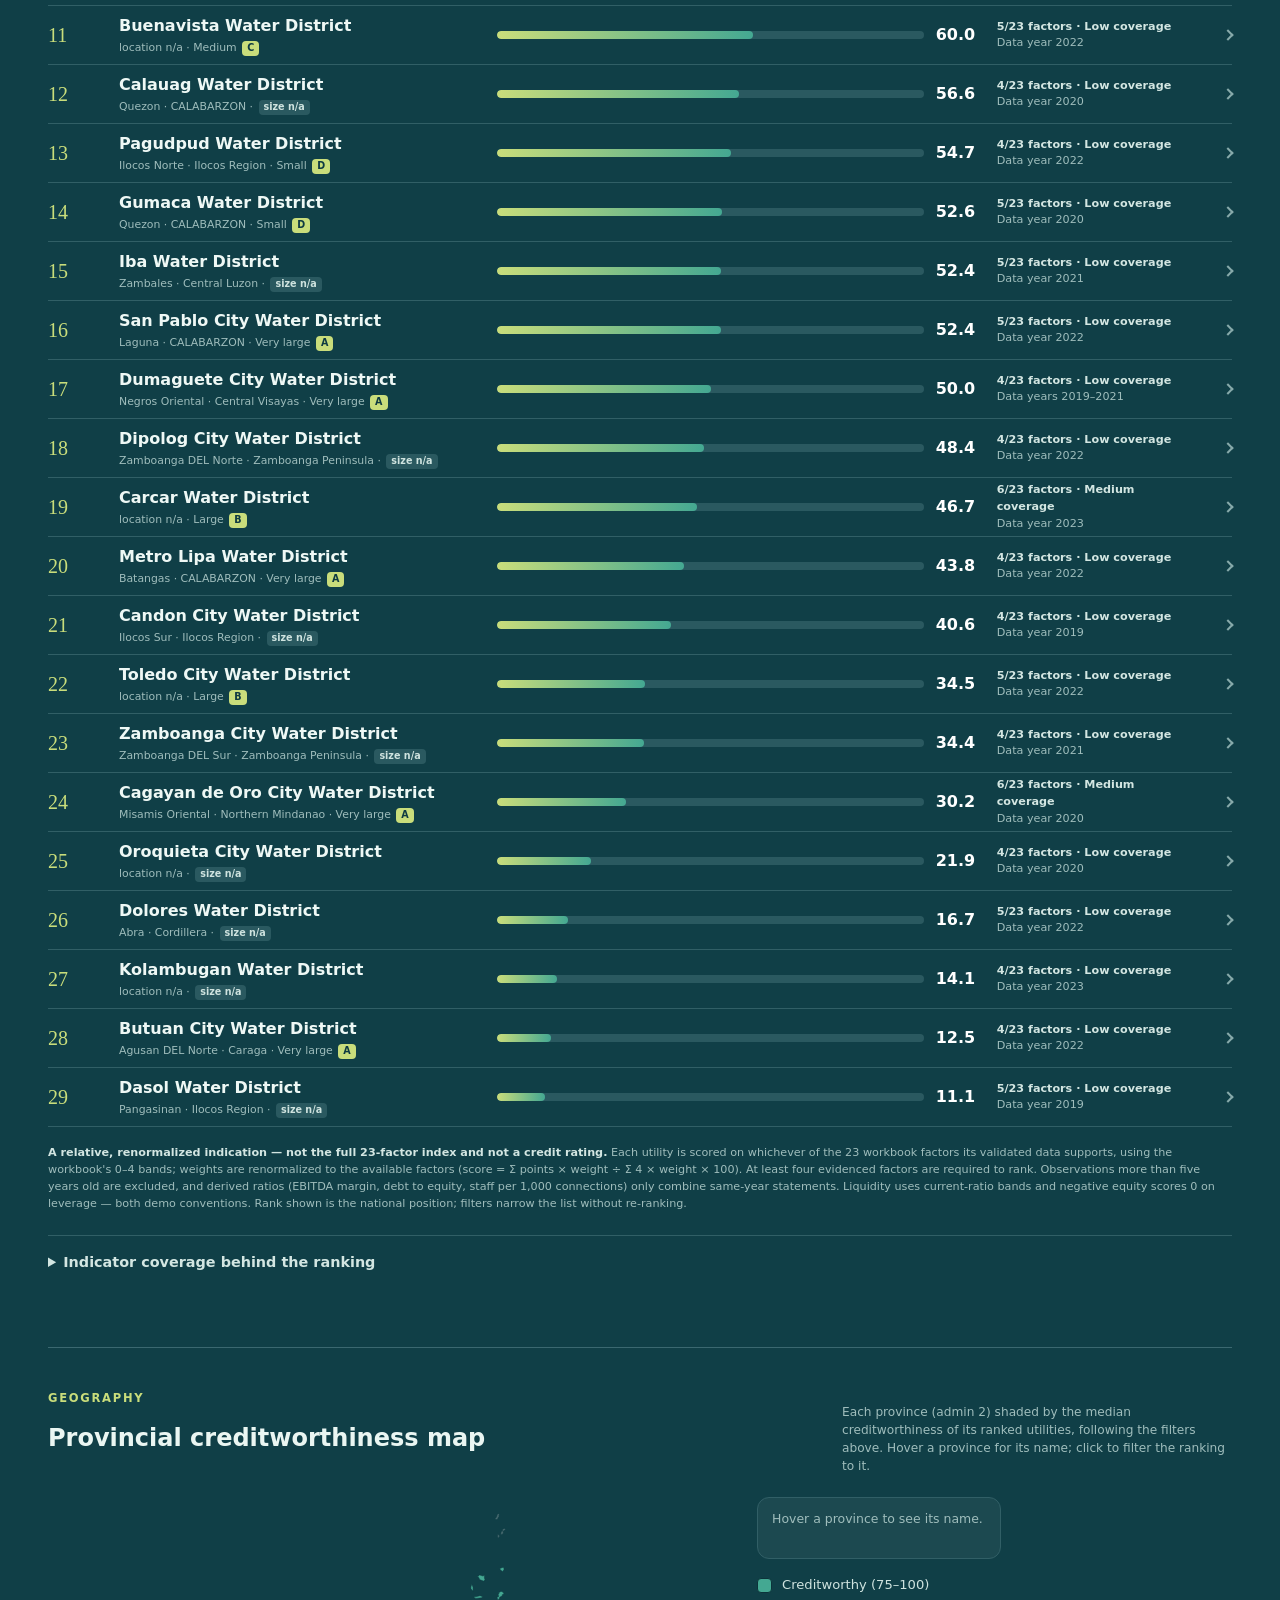
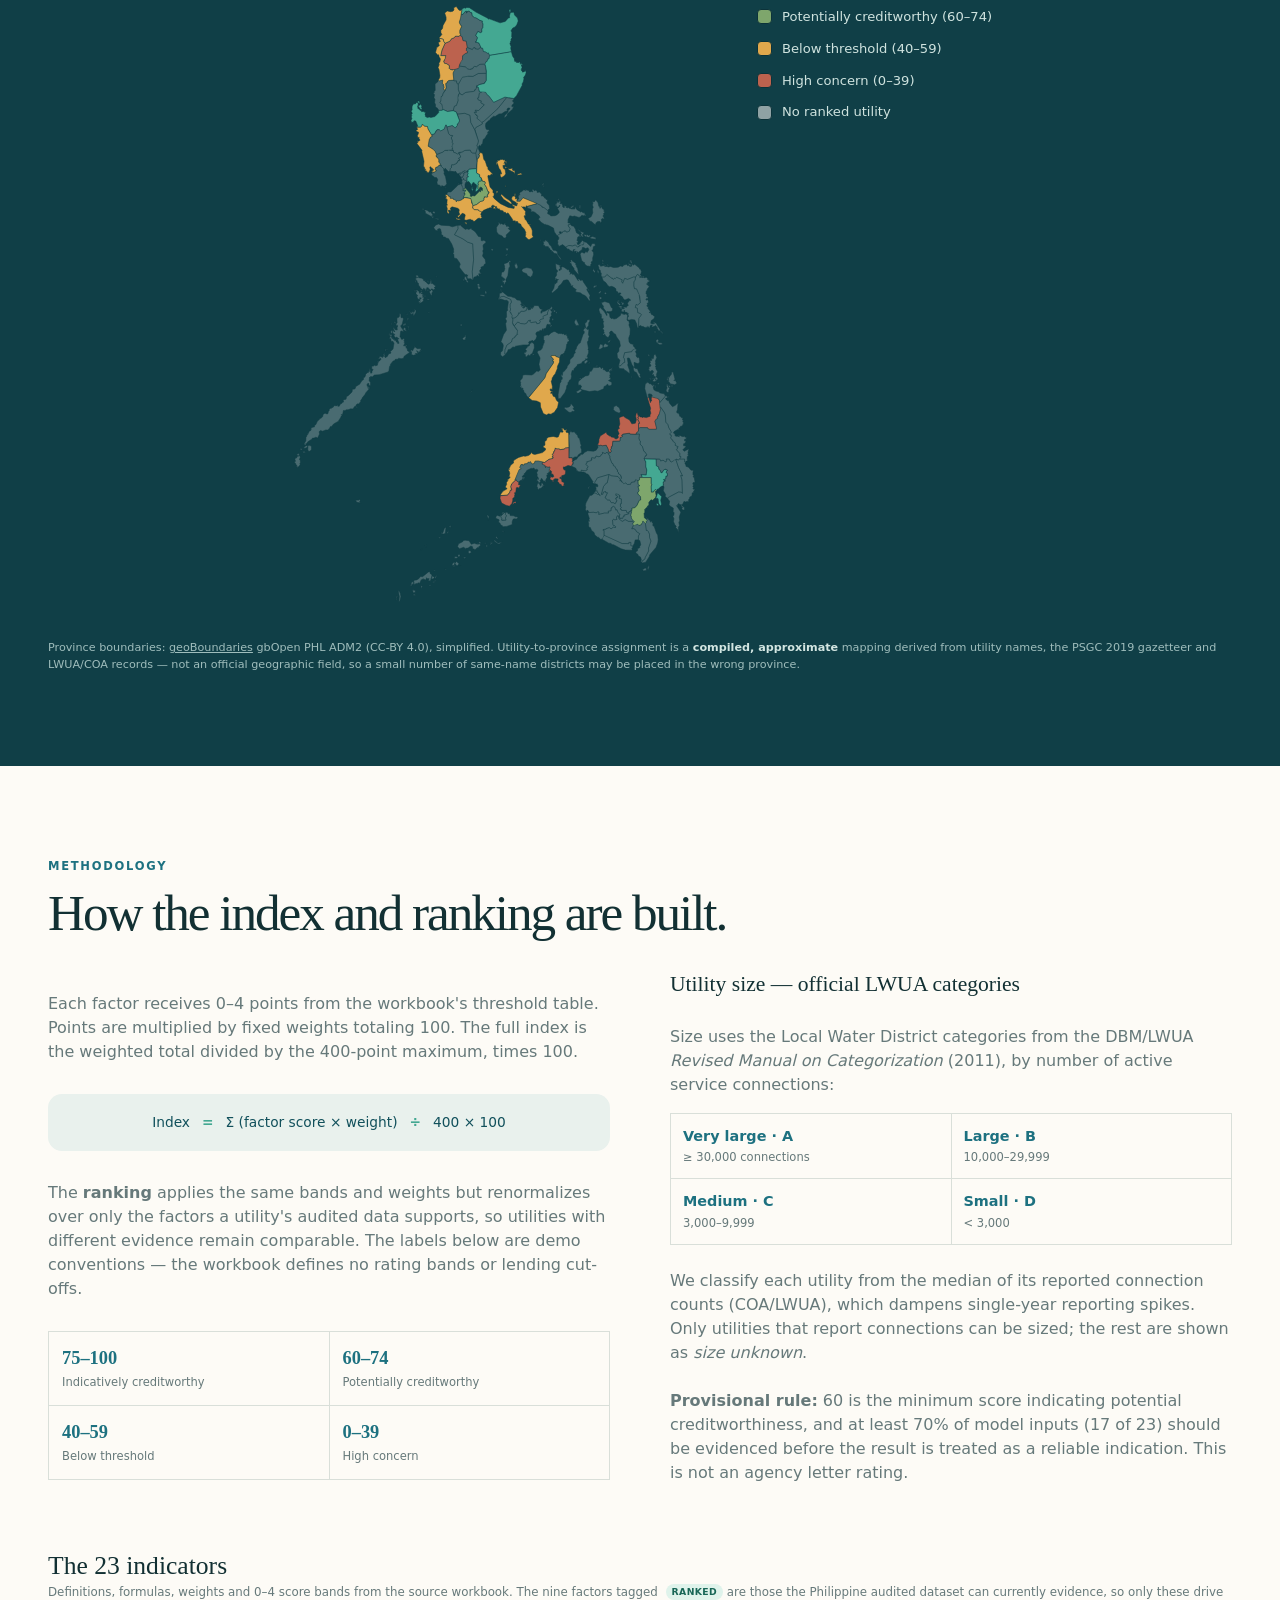
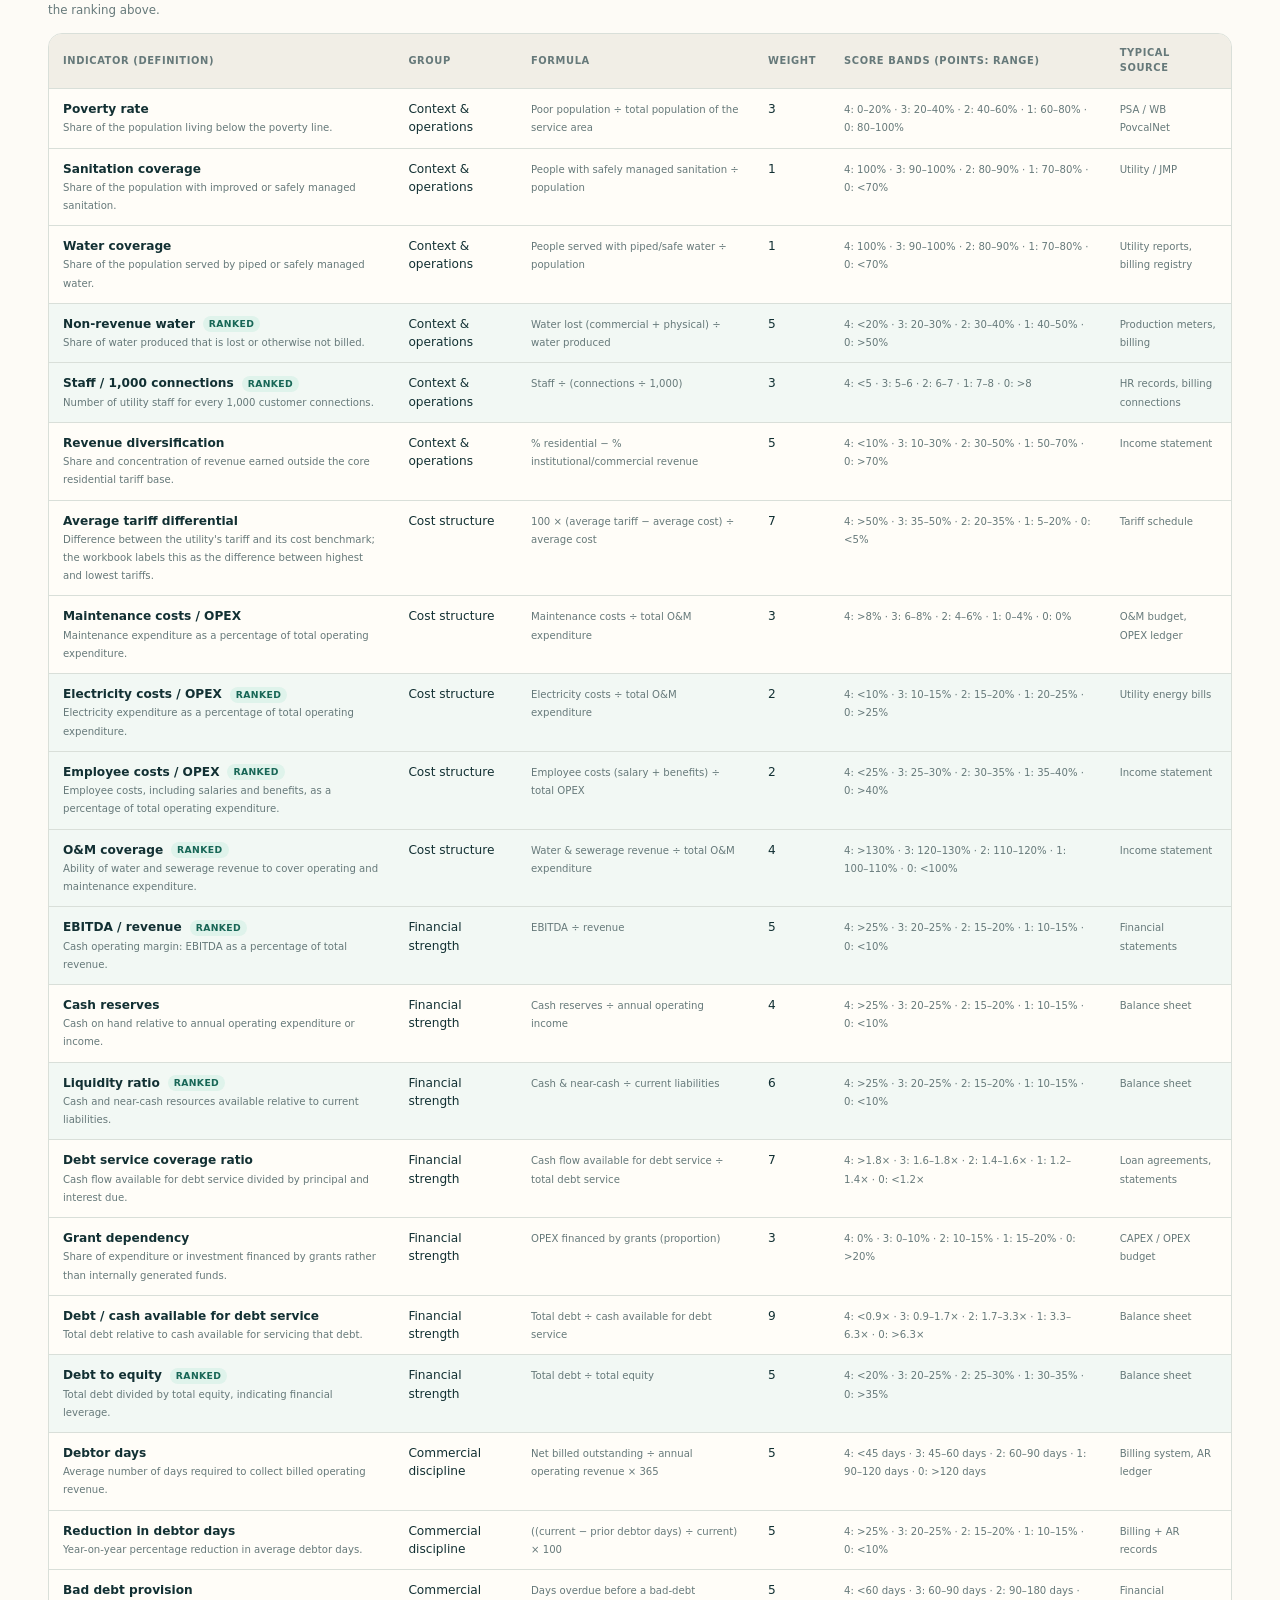
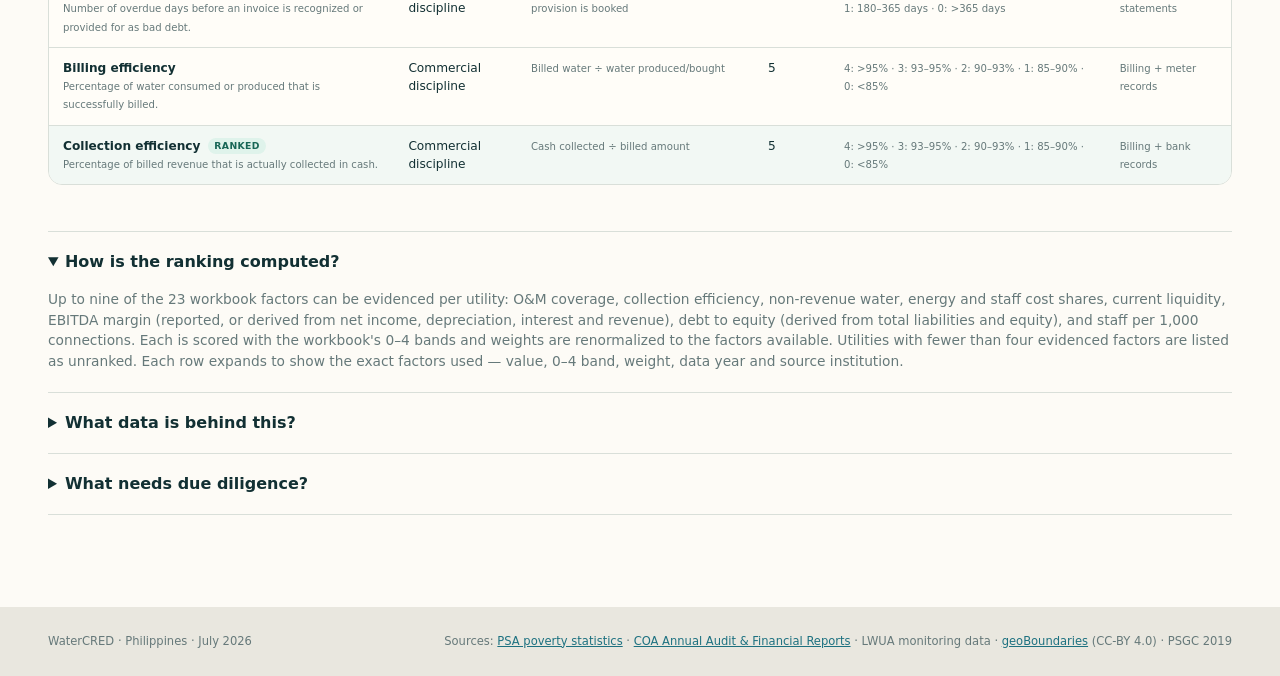
==== commit d359c4e8: "Rebuild Philippines page: ranking, filters, province map, methodology Refocus the Philippines page o" ====
--- a/index.html
+++ b/index.html
@@ -3,209 +3,20 @@
 <head>
   <meta charset="utf-8">
   <meta name="viewport" content="width=device-width, initial-scale=1">
-  <meta name="description" content="Interactive Georgia utility creditworthiness scenario simulator based on a 23-factor workbook model.">
-  <title>Utility Creditworthiness Simulator · Georgia</title>
-  <link rel="stylesheet" href="styles.css">
+  <title>WaterCRED</title>
+  <!-- Georgia is hidden for now; the site lands on the Philippines page. -->
+  <meta http-equiv="refresh" content="0; url=philippines.html">
+  <link rel="canonical" href="philippines.html">
+  <style>
+    body { margin: 0; font-family: system-ui, -apple-system, "Segoe UI", sans-serif; background: #f6f3eb; color: #123033; }
+    .redir { min-height: 100vh; display: grid; place-items: center; text-align: center; padding: 24px; }
+    a { color: #1d7180; }
+  </style>
 </head>
 <body>
-  <header class="topbar">
-    <a class="brand" href="#top" aria-label="Utility Creditworthiness Simulator home">
-      <span class="brand-mark" aria-hidden="true">W</span>
-      <span>Utility Creditworthiness Simulator <em>Georgia</em></span>
-    </a>
-    <nav aria-label="Page sections">
-      <a href="#scenario">Scenario</a>
-      <a href="#evidence">Georgia data</a>
-      <a href="#method">Method</a>
-    </nav>
-  </header>
-
-  <main id="top">
-    <section class="hero">
-      <div class="hero-copy">
-        <p class="eyebrow">Interactive creditworthiness lab</p>
-        <h1>Explore the drivers of water utility creditworthiness.</h1>
-        <p class="lede">A transparent simulation of a 23-factor creditworthiness index, seeded with the workbook reference case and Georgia's official poverty rate. Change any input and see the score, rating and strongest opportunities respond instantly.</p>
-        <div class="hero-actions">
-          <a class="button primary" href="#scenario">Run the scenario</a>
-          <a class="button ghost" href="#evidence">Inspect the evidence</a>
-        </div>
-      </div>
-      <aside class="hero-note" aria-label="Model status">
-        <span class="status-dot"></span>
-        <div>
-          <strong>Decision-support prototype</strong>
-          <p>Not a credit rating. Assumed inputs must be replaced with utility financial statements before investment use.</p>
-        </div>
-      </aside>
-    </section>
-
-    <section class="score-shell" aria-labelledby="score-heading">
-      <div class="score-card">
-        <div class="score-ring" id="scoreRing" role="img" aria-label="Creditworthiness score">
-          <div>
-            <span id="scoreValue">49.8</span>
-            <small>/ 100</small>
-          </div>
-        </div>
-        <div class="score-copy">
-          <p class="eyebrow">Simulated index</p>
-          <h2 id="score-heading"><span id="ratingLabel">Watch</span> <span class="rating-dot" id="ratingDot"></span></h2>
-          <p id="scoreNarrative">The scenario shows material credit constraints, with several high-weight financial inputs still unverified.</p>
-          <div class="score-meta">
-            <span><b id="weightedPoints">199</b> / 400 weighted points</span>
-            <span><b id="verifiedCount">1</b> / 23 model inputs evidenced</span>
-            <span><b id="thresholdStatus">10.3 points below</b> provisional threshold (60)</span>
-          </div>
-        </div>
-      </div>
-      <div class="delta-card accent">
-        <p class="eyebrow">Largest upside</p>
-        <strong id="upsideValue">+6.0</strong>
-        <span>potential index points</span>
-        <p id="upsideLabel">Liquidity ratio</p>
-      </div>
-    </section>
-
-    <section class="scenario-section" id="scenario">
-      <div class="section-heading">
-        <div>
-          <p class="eyebrow">Scenario controls</p>
-          <h2>Move the assumptions. See the consequence.</h2>
-        </div>
-        <div class="scenario-actions">
-          <label class="preset-label" for="presetSelect">Preset</label>
-          <select id="presetSelect">
-            <option value="georgia">Georgia + workbook reference</option>
-            <option value="workbook">Original workbook reference</option>
-            <option value="upside">Illustrative improvement case</option>
-            <option value="stress">Illustrative stress case</option>
-          </select>
-          <button class="button compact ghost" id="resetButton" type="button">Reset</button>
-        </div>
-      </div>
-
-      <div class="notice">
-        <span aria-hidden="true">i</span>
-        <p><strong>Evidence boundary:</strong> poverty is sourced from Geostat. All remaining model inputs start from the workbook's example responses—not from the Georgia CSV—and are labeled <em>assumption</em>. The CSV evidence is shown separately below.</p>
-      </div>
-
-      <div class="simulator-layout">
-        <aside class="category-nav" aria-label="Indicator groups">
-          <button class="category-tab active" data-filter="all" type="button"><span>All factors</span><b>23</b></button>
-          <button class="category-tab" data-filter="context" type="button"><span>Context & operations</span><b>6</b></button>
-          <button class="category-tab" data-filter="costs" type="button"><span>Cost structure</span><b>5</b></button>
-          <button class="category-tab" data-filter="financial" type="button"><span>Financial strength</span><b>7</b></button>
-          <button class="category-tab" data-filter="commercial" type="button"><span>Commercial discipline</span><b>5</b></button>
-          <div class="legend">
-            <span><i class="source-dot evidenced"></i>Evidenced</span>
-            <span><i class="source-dot assumed"></i>Assumption</span>
-          </div>
-        </aside>
-
-        <div>
-          <div class="factor-grid" id="factorGrid"></div>
-          <p class="range-note">Boundary handling follows the workbook labels. Where its bands leave decimal gaps, the demo assigns the value to the adjacent lower score and exposes the resulting band on every control.</p>
-        </div>
-      </div>
-    </section>
-
-    <section class="impact-section">
-      <div class="section-heading compact-heading">
-        <div>
-          <p class="eyebrow">Sensitivity</p>
-          <h2>Where improvement has the most leverage</h2>
-        </div>
-        <p>Maximum score gain if each factor improves to 4/4, holding everything else constant.</p>
-      </div>
-      <div class="impact-list" id="impactList"></div>
-    </section>
-
-    <section class="evidence-section" id="evidence">
-      <div class="section-heading">
-        <div>
-          <p class="eyebrow">Validated Georgia dataset</p>
-          <h2>Operational context, without pretending it is a credit ratio.</h2>
-        </div>
-        <div class="evidence-controls">
-          <label>Utility
-            <select id="utilitySelect"><option value="ALL">Georgia portfolio</option></select>
-          </label>
-          <label>Year
-            <select id="yearSelect"></select>
-          </label>
-        </div>
-      </div>
-
-      <div class="data-status" id="dataStatus" role="status">Loading georgia_validated_data.csv…</div>
-      <div class="metric-grid" id="metricGrid"></div>
-      <div class="evidence-foot">
-        <p><strong>Portfolio method:</strong> amounts and connections are summed; ratios are connection-weighted when matching connection data exists, otherwise averaged; complaint rates use total complaints per 1,000 connections. Missing values remain missing.</p>
-        <p id="evidenceCoverage"></p>
-      </div>
-
-      <div class="ranking-block" aria-labelledby="rankingHeading">
-        <div class="ranking-heading">
-          <div>
-            <p class="eyebrow">National comparison</p>
-            <h3 id="rankingHeading">Utility operational evidence ranking</h3>
-          </div>
-          <p>Highest to lowest using the latest validated observation available through the selected year.</p>
-        </div>
-        <div class="ranking-table" role="table" aria-label="Georgia utility operational ranking">
-          <div class="ranking-row ranking-header" role="row">
-            <span role="columnheader">Rank</span>
-            <span role="columnheader">Utility</span>
-            <span role="columnheader">Operational score</span>
-            <span role="columnheader">Evidence</span>
-          </div>
-          <div id="rankingBody"></div>
-        </div>
-        <p class="ranking-note"><strong>Not a financial creditworthiness ranking.</strong> The relative operational score combines continuity (30%), water quality (25%), metering (20%), complaints per 1,000 connections (15%) and regulatory compensation per connection (10%). Available weights are renormalized; at least three current measures are required. Observations more than five years old are excluded.</p>
-      </div>
-    </section>
-
-    <section class="method-section" id="method">
-      <div class="method-copy">
-        <p class="eyebrow">Model method</p>
-        <h2>Faithful to the workbook, explicit about its limits.</h2>
-        <p>Each factor receives 0–4 points from the workbook's threshold table. Points are multiplied by fixed weights totaling 100. The index is the weighted total divided by the 400-point maximum, multiplied by 100.</p>
-        <div class="formula"><span>Index</span><b>=</b><span>Σ (factor score × weight)</span><b>÷</b><span>400 × 100</span></div>
-        <p>The labels “Creditworthy”, “Potentially creditworthy”, “Below threshold” and “High concern” are demo conventions because the workbook does not define rating bands or lending cut-offs.</p>
-        <div class="threshold-scale" aria-label="Provisional score interpretation">
-          <div><b>75–100</b><span>Indicatively creditworthy</span></div>
-          <div><b>60–74</b><span>Potentially creditworthy</span></div>
-          <div><b>40–59</b><span>Below threshold</span></div>
-          <div><b>0–39</b><span>High concern</span></div>
-        </div>
-        <p><strong>Provisional rule:</strong> 60 is the minimum score indicating potential creditworthiness. At least 70% of model inputs—17 of 23—should also be supported by current evidence before presenting the result as a reliable creditworthiness indication. This is not an agency letter rating.</p>
-      </div>
-      <div class="method-details">
-        <details open>
-          <summary>Which workbook sheet is used?</summary>
-          <p>The primary <em>Basis for index score</em> sheet: 23 indicators and weights totaling 100. The alternate <em>Merging O&amp;M</em> sheet combines three cost ratios and is not used.</p>
-        </details>
-        <details>
-          <summary>What comes from Georgia?</summary>
-          <p>The model uses Geostat's 2025 absolute poverty rate of 7.1%. The evidence explorer reads all 345 validated CSV observations across 2014–2024.</p>
-        </details>
-        <details>
-          <summary>What needs due diligence?</summary>
-          <p>Twenty-two model inputs need Georgia utility evidence: audited accounts, billing and collection ledgers, debt schedules, staffing, production volumes, service coverage, and tariff-to-cost data.</p>
-        </details>
-        <details>
-          <summary>Known workbook ambiguities</summary>
-          <p>The live factor formula produces 49.0 for the workbook example, while a separate static cell reports 48.5. Several bands also meet at the same boundary, the staff table omits 5 staff/1,000 connections, and liquidity is scored with EBITDA-style percentage bands despite being defined as a ratio. The demo uses the reproducible 49.0 result and documents deterministic boundary rules in the source code.</p>
-        </details>
-      </div>
-    </section>
-  </main>
-
-  <footer>
-    <p>Utility Creditworthiness Simulator · Georgia · July 2026</p>
-    <p>Sources: <a href="https://www.geostat.ge/en/modules/categories/192/living-conditions" target="_blank" rel="noreferrer">Geostat poverty statistics</a> · source creditworthiness workbook · validated GNERC dataset</p>
-  </footer>
-
-  <script src="app.js"></script>
+  <div class="redir">
+    <p>Redirecting to <a href="philippines.html">WaterCRED · Philippines</a>…</p>
+  </div>
+  <script>location.replace("philippines.html");</script>
 </body>
 </html>
